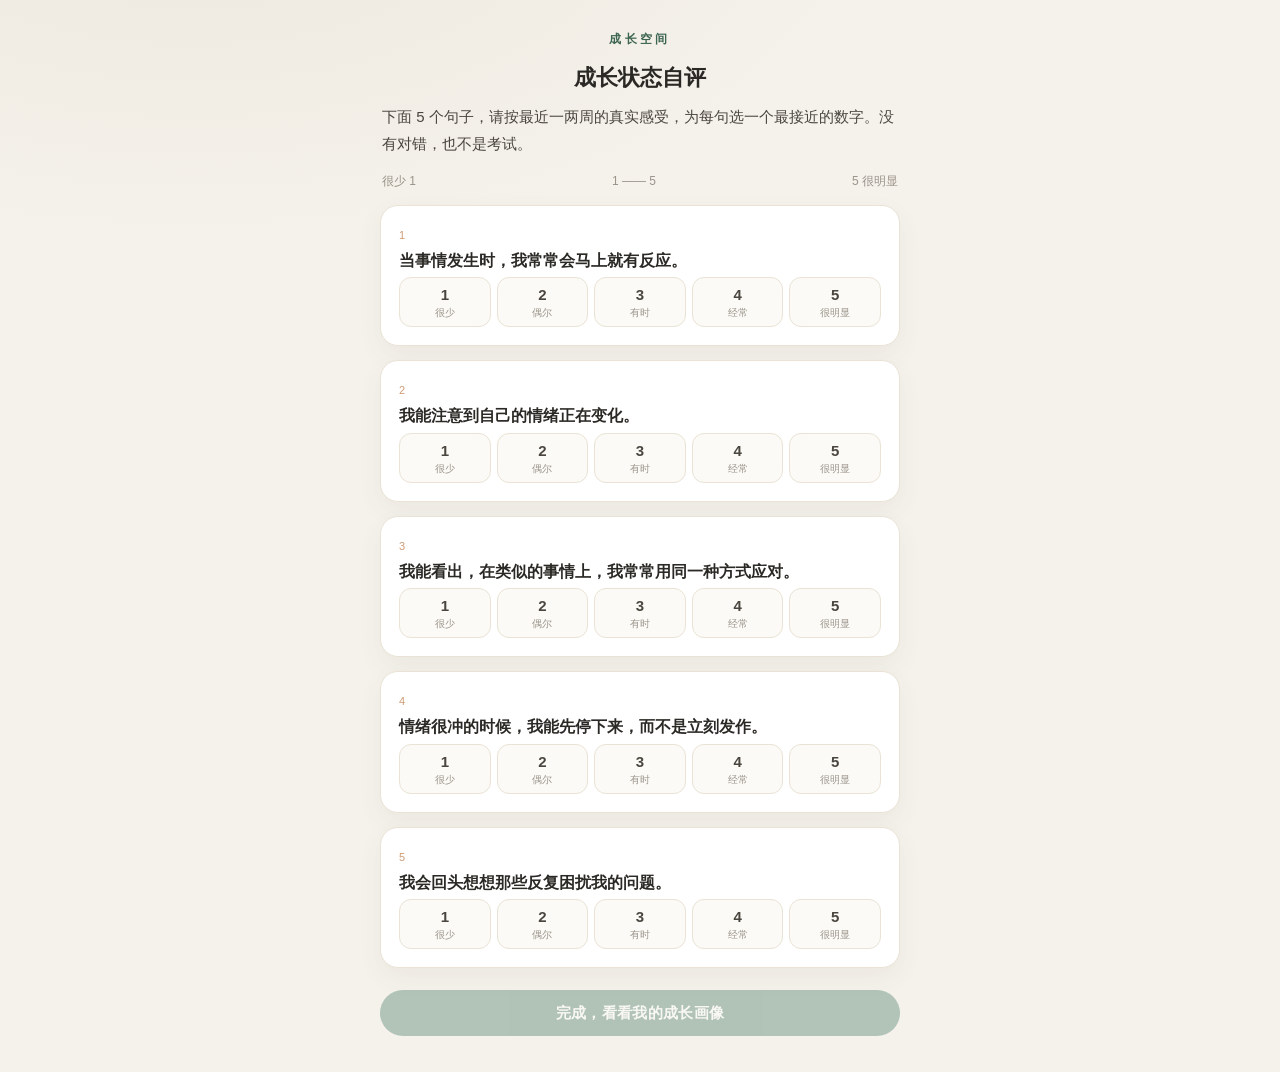
==== index.html @ 11278778 "growth-space: 个人成长小工具 第一阶段(9区框架+中央区5课+成长闭环)" ====
<!DOCTYPE html>
<html lang="zh-CN">
<head>
  <meta charset="UTF-8">
  <meta name="viewport" content="width=device-width, initial-scale=1.0, viewport-fit=cover">
  <meta name="description" content="成长空间：一个温和的个人成长小工具。自我观察、情绪、沟通与习惯，每天 10 分钟。">
  <title>成长空间</title>
  <link rel="stylesheet" href="css/style.css">
</head>
<body>

  <!-- 顶栏 -->
  <header id="topbar">
    <button id="btnBack" class="iconbtn back" aria-label="返回" hidden>‹</button>
    <div id="pageTitle">成长空间</div>
  </header>

  <!-- 页面内容 -->
  <main id="view"></main>

  <!-- 底部导航 -->
  <nav id="tabbar">
    <button class="tab" data-nav="home">首页</button>
    <button class="tab" data-nav="route">路线</button>
    <button class="tab" data-nav="course">课程</button>
    <button class="tab" data-nav="practice">练习</button>
    <button class="tab" data-nav="archive">我的</button>
  </nav>

  <!-- 轻提示 -->
  <div id="toast" role="status"></div>

  <!-- 核心层 -->
  <script src="js/core/ui.js"></script>
  <script src="js/core/store.js"></script>
  <script src="js/core/router.js"></script>
  <!-- 数据层 -->
  <script src="js/data/regions.js"></script>
  <script src="js/data/assessment.js"></script>
  <script src="js/data/courses.js"></script>
  <!-- 页面层 -->
  <script src="js/pages/home.js"></script>
  <script src="js/pages/route.js"></script>
  <script src="js/pages/course.js"></script>
  <script src="js/pages/practice.js"></script>
  <script src="js/pages/lesson.js"></script>
  <script src="js/pages/archive.js"></script>
  <script src="js/pages/assess.js"></script>
  <!-- 启动 -->
  <script src="app.js"></script>
</body>
</html>
---- css/style.css ----
/* =========================================================================
   成长空间 · 样式
   温和、简洁、有一点治愈感；成人向生活方式工具；移动端优先。
   ========================================================================= */

:root{
  --bg:#f5f2ec;
  --card:#ffffff;
  --ink:#2b2925;
  --ink-2:#4a463f;
  --muted:#9b948a;
  --line:#eae3d5;
  --brand:#5f8b77;
  --brand-ink:#3d6551;
  --brand-soft:#e9f1ec;
  --warm:#cf9b74;
  --warm-soft:#f8ece1;
  --radius:18px;
  --shadow:0 10px 26px rgba(80,70,55,.06);
  --maxw:560px;
  --font:-apple-system,BlinkMacSystemFont,"PingFang SC","Hiragino Sans GB","Microsoft YaHei","Noto Sans SC",sans-serif;
}

*{box-sizing:border-box;-webkit-tap-highlight-color:transparent}
html{-webkit-text-size-adjust:100%}
body{
  margin:0;
  font-family:var(--font);
  background:var(--bg);
  color:var(--ink);
  line-height:1.7;
  min-height:100vh;
}
button{font-family:inherit;cursor:pointer;border:none;background:none;color:inherit}
input,textarea{font-family:inherit;color:var(--ink)}

.hidden{display:none !important}

/* 页面容器：窄列居中，桌面两侧留气氛 */
main#view{
  max-width:var(--maxw);
  margin:0 auto;
  padding:18px 20px 104px;
}
body.no-tab main#view{padding-bottom:36px}

/* ---------- 顶栏 ---------- */
#topbar{
  position:sticky;top:0;z-index:30;
  display:flex;align-items:center;justify-content:center;
  height:52px;
  background:color-mix(in srgb, var(--bg) 82%, transparent);
  backdrop-filter:blur(8px);
  -webkit-backdrop-filter:blur(8px);
}
#topbar.hidden{display:none}
#pageTitle{font-size:15px;font-weight:600;letter-spacing:.04em}
#btnBack{
  position:absolute;left:10px;top:50%;transform:translateY(-50%);
  width:40px;height:40px;font-size:26px;line-height:1;color:var(--ink-2);
}
body.no-bar #topbar{display:none}

/* ---------- 底部导航 ---------- */
#tabbar{
  position:fixed;left:0;right:0;bottom:0;z-index:40;
  max-width:var(--maxw);margin:0 auto;
  display:flex;
  background:color-mix(in srgb, var(--card) 92%, transparent);
  backdrop-filter:blur(10px);
  -webkit-backdrop-filter:blur(10px);
  border-top:1px solid var(--line);
  padding-bottom:env(safe-area-inset-bottom);
}
#tabbar.hidden{display:none}
#tabbar .tab{
  flex:1;height:60px;
  display:flex;flex-direction:column;align-items:center;justify-content:center;
  font-size:12px;color:var(--muted);letter-spacing:.03em;
  position:relative;
}
#tabbar .tab::before{
  content:"";width:4px;height:4px;border-radius:50%;
  background:transparent;margin-bottom:2px;
}
#tabbar .tab.on{color:var(--brand-ink);font-weight:600}
#tabbar .tab.on::before{background:var(--brand)}

/* ---------- 轻提示 ---------- */
#toast{
  position:fixed;left:50%;bottom:88px;transform:translateX(-50%) translateY(8px);
  z-index:60;background:rgba(43,41,37,.88);color:#fff;
  font-size:13px;padding:9px 16px;border-radius:999px;
  opacity:0;pointer-events:none;transition:.22s ease;white-space:nowrap;
}
#toast.show{opacity:1;transform:translateX(-50%) translateY(0)}
body.no-tab #toast{bottom:40px}

/* ---------- 通用 ---------- */
.muted{color:var(--muted)}
.small{font-size:12px}
.center{text-align:center}
.label{
  font-size:12px;letter-spacing:.14em;color:var(--muted);
  text-transform:uppercase;
}
.card{
  background:var(--card);border:1px solid var(--line);
  border-radius:var(--radius);box-shadow:var(--shadow);
  padding:18px 18px;
  margin:0 0 14px;
}
.card-head{
  display:flex;align-items:baseline;justify-content:space-between;
  margin-bottom:6px;gap:10px;
}
.card h3{margin:2px 0 6px;font-size:18px;line-height:1.5}
.card .sub,.card p{margin:4px 0}
.meta{font-size:13px;margin:2px 0}
.tag{
  display:inline-block;font-size:11px;padding:2px 9px;border-radius:999px;
  background:#f0ece4;color:#8a8376;white-space:nowrap;
}
.tag.live,.tag.ok{background:var(--brand-soft);color:var(--brand-ink)}
.tag.soon{background:#f1eee7;color:#a49c8f}
.page-intro{color:var(--ink-2);font-size:14px;margin:6px 2px 14px}

/* 按钮 */
.btn{
  display:inline-flex;align-items:center;justify-content:center;
  min-height:46px;padding:0 20px;border-radius:999px;
  font-size:15px;font-weight:600;letter-spacing:.02em;
  transition:transform .08s ease, opacity .15s;
}
.btn:active{transform:scale(.98)}
.btn.primary{background:var(--brand);color:#fff}
.btn.ghost{background:var(--card);color:var(--brand-ink);border:1px solid var(--line)}
.btn.wide{width:100%}
.btn[disabled]{opacity:.45;pointer-events:none}
.btnrow{display:flex;gap:10px;flex-wrap:wrap;margin-top:14px}
.btnrow .btn{flex:1;min-width:120px}
.btnrow.center{justify-content:center}
.bigpad{margin-top:6px}
.link{
  color:var(--brand-ink);font-size:14px;padding:6px 2px;font-weight:500;
}
.link.small{font-size:12px;color:var(--muted)}

/* 进度条与统计 */
.bar{height:8px;border-radius:999px;background:#eee7da;overflow:hidden;margin:8px 0 4px}
.bar i{display:block;height:100%;background:linear-gradient(90deg,var(--brand),#83a68f);border-radius:999px;transition:width .4s ease}
.bar.mini{margin:10px 0 2px}
.statrow{display:flex;gap:6px;margin-top:12px}
.stat{flex:1;text-align:center}
.stat b{display:block;font-size:20px;font-weight:700;letter-spacing:.01em}
.stat span{font-size:11px;color:var(--muted)}

/* ---------- 首页 ---------- */
.hero{
  background:linear-gradient(160deg,var(--brand-soft),#f3ead9);
  border-radius:22px;padding:20px 20px 22px;margin-bottom:16px;
}
.hero-row{display:flex;align-items:center;justify-content:space-between;margin-bottom:14px}
.brand-mini{font-size:12px;letter-spacing:.28em;color:var(--brand-ink);font-weight:600}
.streak-chip{
  font-size:12px;color:var(--brand-ink);background:rgba(255,255,255,.65);
  padding:4px 11px;border-radius:999px;
}
.greet{font-size:13px;color:var(--brand-ink);margin:0 0 2px}
.hero-q{font-size:27px;line-height:1.35;margin:0;font-weight:700;letter-spacing:.01em}
.today-card h3{font-size:19px}
.today-card .btn{margin-top:14px}
.today-note{font-size:13px;color:var(--muted);text-align:center;margin:4px 0 6px}
.done-card .big{font-size:15px;color:var(--brand-ink);background:var(--brand-soft);display:inline-block;padding:8px 14px;border-radius:999px;margin-bottom:8px;font-weight:700;letter-spacing:.1em}
.card .pt{font-weight:600;color:var(--ink-2)}

/* ---------- 9 区地图 ---------- */
.zonemap{
  display:grid;grid-template-columns:repeat(3,1fr);grid-auto-rows:minmax(84px,auto);
  gap:9px;
}
.zone-cell{
  display:flex;flex-direction:column;align-items:center;justify-content:center;
  background:var(--card);border:1px solid var(--line);border-radius:16px;
  text-align:center;padding:8px 6px;color:var(--ink-2);
  text-decoration:none;min-height:84px;
}
.zone-cell.live{
  background:linear-gradient(160deg,#eef4ef,var(--card));
  border-color:#c9dcd2;
}
.zc-name{font-size:13px;font-weight:600;line-height:1.35}
.zc-count{font-size:11px;color:var(--brand-ink);margin-top:2px;font-weight:600}
.zc-status{font-size:10px;color:#b3aca0;margin-top:2px;letter-spacing:.05em}
.zc-status.ok{color:var(--brand)}

/* 区域详情 */
.zone-head{display:flex;align-items:flex-start;justify-content:space-between;gap:8px}
.zone-head h2{margin:0;font-size:22px}
.mods{margin:0 0 14px}
.mods .label,.lessons .label{margin:4px 2px 8px}
.mod{
  display:flex;align-items:center;gap:10px;
  background:var(--card);border:1px solid var(--line);
  padding:12px 14px;border-radius:14px;margin-bottom:8px;font-size:14px;
}
.mod .dot{width:8px;height:8px;border-radius:50%;background:var(--brand);flex:none}
.mod.soon{color:var(--muted)}
.mod.soon .dot{background:#d8d1c3}
.soon-tag{margin-left:auto;font-size:11px;color:#b3aca0;white-space:nowrap}
.lessons .label{margin-top:6px}
.coming-card{background:var(--warm-soft);border-radius:var(--radius);padding:16px 18px;border:1px solid #f0ddc9}

/* 课程行 */
.lesson-row{
  display:flex;align-items:center;justify-content:space-between;gap:10px;
  background:var(--card);border:1px solid var(--line);
  border-radius:15px;padding:13px 14px;margin-bottom:9px;
}
.lesson-row.done{background:#fafaf7;border-color:#e3dfd3}
.lesson-row.done .lr-text b{color:var(--muted)}
.lesson-row .lr-main{display:flex;align-items:center;gap:12px;min-width:0}
.lr-no{
  flex:none;width:34px;height:34px;border-radius:50%;
  display:flex;align-items:center;justify-content:center;
  font-size:13px;font-weight:700;color:var(--brand-ink);background:var(--brand-soft);
}
.lesson-row.done .lr-no{background:#eef0e6;color:#a6a194}
.lr-text{min-width:0}
.lr-text b{display:block;font-size:15px;line-height:1.4}
.lr-text .small{display:block;margin-top:2px}
.lr-cta{flex:none;font-size:12px;color:var(--brand-ink);font-weight:600}

/* ---------- 学习页 ---------- */
.lesson-head{padding:6px 2px 8px}
.lesson-head h2{font-size:21px;line-height:1.45;margin:8px 0 4px}
.lh-meta{display:flex;align-items:center;gap:8px;font-size:12px}
.ribbon{
  margin:10px 0 4px;font-size:12px;color:var(--brand-ink);
  background:var(--brand-soft);border-radius:999px;padding:6px 12px;display:inline-block;
}
.stepper{display:flex;gap:8px;margin:16px 0 6px}
.stepper .step{display:flex;align-items:center;gap:6px;font-size:12px;color:#b3aca0}
.stepper .step i{
  width:20px;height:20px;border-radius:50%;background:#efe9dc;color:#9f988b;
  font-style:normal;display:flex;align-items:center;justify-content:center;font-size:11px;
}
.stepper .step.on{color:var(--brand-ink)}
.stepper .step.on i,.stepper .step.cur i{background:var(--brand);color:#fff}
.stepper .step.cur{color:var(--brand-ink);font-weight:600}

.reading{font-size:16px;line-height:1.9;color:#33312c}
.body-h{margin:20px 0 4px;font-size:17px;color:var(--ink);letter-spacing:.01em}
.body-p{margin:6px 0;color:#3b3832}
.case{
  background:var(--warm-soft);border:1px solid #f0ddc9;border-left:4px solid var(--warm);
  border-radius:12px;padding:12px 15px;margin:16px 0;
}
.case-tag{display:block;font-size:11px;color:var(--warm);letter-spacing:.12em;margin-bottom:6px;font-weight:600}
.action-bar{margin-top:22px}
.card.finish .tip{margin-top:10px;background:var(--brand-soft);border-radius:12px;padding:11px 13px;font-size:13.5px;color:var(--ink-2)}

/* ---------- 表单 ---------- */
.steps{margin:8px 0 12px;padding-left:20px}
.steps li{margin:5px 0;color:var(--ink-2)}
.field{display:block;margin:14px 0}
.field>span{font-size:13.5px;font-weight:600;color:var(--ink-2);display:block;margin-bottom:6px}
.field .q{font-size:15px;font-weight:600;color:var(--ink)}
.field .hint{display:block;font-size:12px;color:var(--muted);font-weight:400;margin-top:2px}
textarea{
  width:100%;border:1px solid var(--line);background:#fbfaf6;
  border-radius:12px;padding:11px 12px;font-size:14.5px;line-height:1.7;
  resize:vertical;min-height:56px;outline:none;
}
textarea:focus{border-color:#c4d6cb;background:#fff}

/* ---------- 画像 / 状态 ---------- */
.state-text{font-size:15px;line-height:1.85;color:var(--ink-2);margin-top:4px}
.focus-label{margin:10px 0 2px;font-size:12px;letter-spacing:.12em;color:var(--muted)}
.focus-item{margin:3px 0;color:var(--ink-2);font-size:14px}
.chips{display:flex;flex-wrap:wrap;gap:8px;margin-top:8px}
.chip{
  font-size:12.5px;color:var(--brand-ink);background:var(--brand-soft);
  border:1px solid #d6e3da;padding:7px 12px;border-radius:999px;line-height:1.3;
  text-align:left;max-width:100%;
}
.chip.ok{background:var(--brand-soft)}
.smallmt{margin-top:14px}
.statgrid{display:grid;grid-template-columns:repeat(4,1fr);gap:9px;margin-bottom:14px}
.statgrid .stat{background:var(--card);border:1px solid var(--line);border-radius:16px;padding:12px 4px}
.statgrid .stat b{font-size:19px}

/* 时间线 */
.timeline{list-style:none;margin:6px 0 0;padding:0}
.timeline li{
  display:flex;gap:12px;padding:10px 0;border-bottom:1px dashed var(--line);
}
.timeline li:last-child{border-bottom:none}
.tl-date{flex:none;width:52px;font-size:11px;color:var(--muted);line-height:1.4;text-align:right}
.tl-date em{display:block;font-style:normal;color:#c6bfb2}
.tl-main{min-width:0;font-size:13.5px}
.tl-main b{font-weight:600;font-size:13.5px;color:var(--ink-2)}
.tl-main .note{margin:2px 0 0;font-size:13px;color:var(--ink-2);white-space:pre-wrap}
.review p{color:var(--ink-2)}

/* ---------- 成长评估 ---------- */
.assess .page-intro{font-size:15px;line-height:1.8}
.assess-top{text-align:center;margin:6px 0 4px}
.assess-top h2{font-size:22px;margin:8px 0 2px}
.scale-legend{
  display:flex;justify-content:space-between;font-size:12px;color:var(--muted);
  margin:6px 2px 14px;
}
.aq{padding-top:16px}
.aq-no{font-size:11px;color:var(--warm);letter-spacing:.2em;margin:0}
.aq-text{font-size:15.5px;font-weight:600;margin:4px 0 12px;line-height:1.6}
.scale{display:flex;gap:6px}
.sc{
  flex:1;display:flex;flex-direction:column;align-items:center;gap:3px;
  padding:8px 0 6px;border:1px solid var(--line);border-radius:12px;
  background:#fbfaf6;font-size:10px;color:var(--muted);
}
.sc b{font-size:15px;color:var(--ink-2)}
.sc.on{background:var(--brand);border-color:var(--brand)}
.sc.on b,.sc.on span{color:#fff}

@media (min-width:600px){
  body{background:
    radial-gradient(1200px 600px at 15% -10%, #ece8dd 0, transparent 60%),
    var(--bg);}
}
@media (max-width:360px){
  .hero-q{font-size:24px}
  .statgrid{grid-template-columns:repeat(2,1fr)}
}
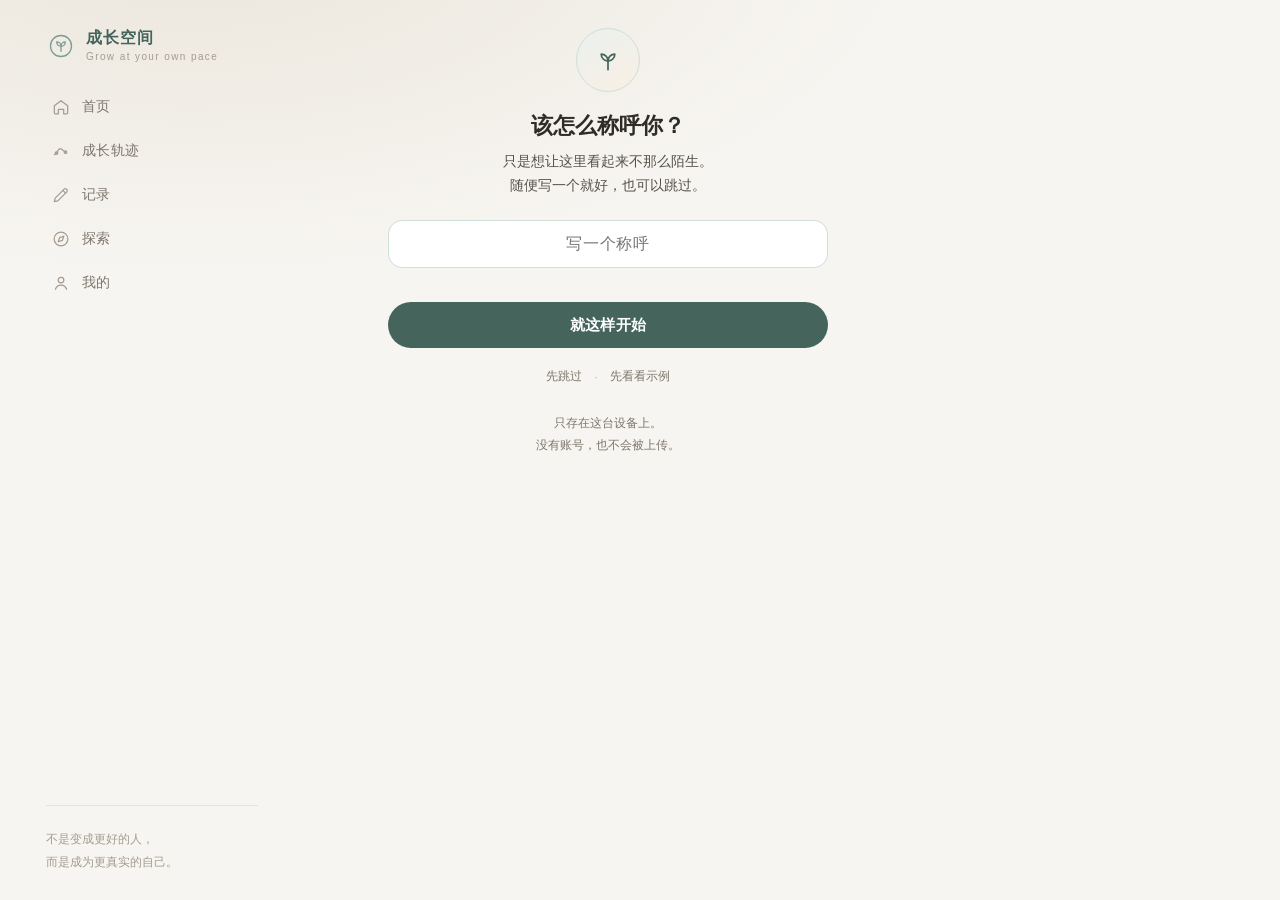
==== commit 03e86091: "新建15题" ====
--- a/index.html
+++ b/index.html
@@ -3,50 +3,99 @@
 <head>
   <meta charset="UTF-8">
   <meta name="viewport" content="width=device-width, initial-scale=1.0, viewport-fit=cover">
-  <meta name="description" content="成长空间：一个温和的个人成长小工具。自我观察、情绪、沟通与习惯，每天 10 分钟。">
+  <meta name="description" content="成长空间：一个可以慢慢看见自己变化的地方。记录、观察、看见变化。">
   <title>成长空间</title>
-  <link rel="stylesheet" href="css/style.css">
+
+  <!-- iOS「添加到主屏幕」后按全屏 App 打开，而不是塞进 Safari 的浏览器外壳 -->
+  <meta name="mobile-web-app-capable" content="yes">
+  <meta name="apple-mobile-web-app-capable" content="yes">
+  <meta name="apple-mobile-web-app-status-bar-style" content="default">
+  <meta name="apple-mobile-web-app-title" content="成长空间">
+
+  <!-- 主屏图标。没有它，iOS 会拿一张页面截图当图标。
+       图形由 tools/icon.js 算出来（不引素材文件），改配色跑一次即可。
+       iOS 只认 PNG，不认 SVG，所以这里是 PNG。 -->
+  <link rel="icon" href="icon-180.png">
+  <link rel="apple-touch-icon" sizes="180x180" href="icon-180.png">
+
+  <link rel="stylesheet" href="css/style.css?v=7">
 </head>
 <body>
 
-  <!-- 顶栏 -->
-  <header id="topbar">
-    <button id="btnBack" class="iconbtn back" aria-label="返回" hidden>‹</button>
-    <div id="pageTitle">成长空间</div>
-  </header>
+<!-- 示例模式横幅。平时 hidden，进示例模式时由 app.js 打开。
+     放在 #app 外面：它是 fixed 定位，留在里面会变成栅格的一个格子 -->
+<div id="demoBar" hidden>
+  <span class="db-text">示例模式 · 这些不是你写的内容</span>
+  <button id="demoExit" type="button">开始写我自己的</button>
+</div>
 
-  <!-- 页面内容 -->
-  <main id="view"></main>
+<div id="app">
 
-  <!-- 底部导航 -->
-  <nav id="tabbar">
-    <button class="tab" data-nav="home">首页</button>
-    <button class="tab" data-nav="route">路线</button>
-    <button class="tab" data-nav="course">课程</button>
-    <button class="tab" data-nav="practice">练习</button>
-    <button class="tab" data-nav="archive">我的</button>
-  </nav>
+  <!-- 桌面端侧边栏（< 900px 隐藏） -->
+  <aside id="rail">
+    <div class="rail-logo">
+      <span class="rl-mark" aria-hidden="true">
+        <svg viewBox="0 0 32 32" width="30" height="30" fill="none" stroke="currentColor"
+             stroke-width="1.4" stroke-linecap="round" stroke-linejoin="round">
+          <circle cx="16" cy="16" r="11.2"/>
+          <path d="M16 21.6v-5.4"/>
+          <path d="M16 16.2c0-2.6-2-4.6-4.6-4.6 0 2.6 2 4.6 4.6 4.6z"/>
+          <path d="M16 16.2c0-2.6 2-4.6 4.6-4.6 0 2.6-2 4.6-4.6 4.6z"/>
+        </svg>
+      </span>
+      <span class="rl-text">成长空间<em>Grow at your own pace</em></span>
+    </div>
 
-  <!-- 轻提示 -->
-  <div id="toast" role="status"></div>
+    <nav id="railNav" class="rail-nav" aria-label="主导航"></nav>
 
-  <!-- 核心层 -->
-  <script src="js/core/ui.js"></script>
-  <script src="js/core/store.js"></script>
-  <script src="js/core/router.js"></script>
-  <!-- 数据层 -->
-  <script src="js/data/regions.js"></script>
-  <script src="js/data/assessment.js"></script>
-  <script src="js/data/courses.js"></script>
-  <!-- 页面层 -->
-  <script src="js/pages/home.js"></script>
-  <script src="js/pages/route.js"></script>
-  <script src="js/pages/course.js"></script>
-  <script src="js/pages/practice.js"></script>
-  <script src="js/pages/lesson.js"></script>
-  <script src="js/pages/archive.js"></script>
-  <script src="js/pages/assess.js"></script>
-  <!-- 启动 -->
-  <script src="app.js"></script>
+    <p class="rail-quote">不是变成更好的人，<br>而是成为更真实的自己。</p>
+  </aside>
+
+  <!-- 主列 -->
+  <div id="colmain">
+    <header id="topbar">
+      <button id="btnBack" class="iconbtn back" aria-label="返回" hidden>‹<span class="bb-label">返回</span></button>
+      <div id="pageTitle">成长空间</div>
+    </header>
+    <main id="view"></main>
+  </div>
+
+  <!-- 宽屏右栏（容器在外壳，内容由页面通过 rail 钩子填） -->
+  <aside id="rail2"></aside>
+
+</div>
+
+<!-- 手机端底部导航（≥ 900px 隐藏）。按钮由 Router.init() 生成，不在这里手写 -->
+<nav id="tabbar" aria-label="主导航"></nav>
+
+<div id="toast" role="status"></div>
+
+<!-- 核心层 -->
+<script src="js/core/ui.js?v=7"></script>
+<script src="js/core/icons.js?v=7"></script>
+<script src="js/core/store.js?v=7"></script>
+<script src="js/core/router.js?v=7"></script>
+<script src="js/core/widgets.js?v=7"></script>
+<!-- 数据层 -->
+<script src="js/data/regions.js?v=7"></script>
+<script src="js/data/courses.js?v=7"></script>
+<script src="js/data/questionnaire.js?v=7"></script>
+<script src="js/data/record.js?v=7"></script>
+<script src="js/data/topics.js?v=7"></script>
+<script src="js/data/demo.js?v=7"></script>
+<!-- 页面层 -->
+<script src="js/pages/home.js?v=7"></script>
+<script src="js/pages/trace.js?v=7"></script>
+<script src="js/pages/notes.js?v=7"></script>
+<script src="js/pages/explore.js?v=7"></script>
+<script src="js/pages/me.js?v=7"></script>
+<script src="js/pages/questionnaire.js?v=7"></script>
+<script src="js/pages/record.js?v=7"></script>
+<script src="js/pages/topic.js?v=7"></script>
+<script src="js/pages/nickname.js?v=7"></script>
+<script src="js/pages/lesson.js?v=7"></script>
+<script src="js/pages/zone.js?v=7"></script>
+<!-- 启动 -->
+<script src="app.js?v=7"></script>
 </body>
 </html>
--- a/css/style.css
+++ b/css/style.css
@@ -1,23 +1,79 @@
 /* =========================================================================
    成长空间 · 样式
    温和、简洁、有一点治愈感；成人向生活方式工具；移动端优先。
+
+   两条纪律，改动前请先读：
+   1. :root 里的变量【名】只增不改 —— 全文件的颜色只从变量取，没有第二处 hex。
+      改色板只动 :root 一段，页面样式自动跟随。
+   2. 基础态写死手机形态；900px 加左栏，1180px 加右栏。桌面端坚持 body 滚动，
+      不做内部滚动容器 —— router.js / lesson.js 靠 window.scrollTo(0,0) 复位，
+      主区一旦变成 overflow:auto，切页会静默保留上一页滚动位置。
    ========================================================================= */
 
 :root{
-  --bg:#f5f2ec;
+  /* —— 表层 —— */
+  --bg:#f7f5f1;
+  --bg-2:#f1eee8;
   --card:#ffffff;
-  --ink:#2b2925;
-  --ink-2:#4a463f;
-  --muted:#9b948a;
-  --line:#eae3d5;
-  --brand:#5f8b77;
-  --brand-ink:#3d6551;
-  --brand-soft:#e9f1ec;
-  --warm:#cf9b74;
-  --warm-soft:#f8ece1;
+  --glow:#eae5da;            /* ≥600px 时 body 上那层极淡的氛围光 */
+
+  /* —— 文字 —— */
+  --ink:#2f2c28;
+  --ink-2:#56514a;
+  --muted:#7d766c;           /* 已调到对白底 ≈4.5:1 */
+  --faint:#a49c8f;           /* 纯装饰用，不承载信息 */
+  --faint-2:#c6bfb2;
+
+  /* —— 线 —— */
+  --line:#e9e4db;
+  --line-2:#f0ece5;
+  --track:#eae4d9;           /* 进度条底槽 */
+
+  /* —— 主色：雾绿 —— */
+  --brand:#7d9c92;           /* 只做填充（点、线、条），不做文字底色 */
+  --brand-2:#a8c0b5;         /* 渐变的另一端 */
+  --brand-ink:#45655c;       /* 文字 / 主按钮底：对白 6.4:1 */
+  --brand-soft:#eaf1ee;
+  --brand-soft-2:#f2f8f5;
+  --brand-line:#cfded7;
+  --on-brand:#ffffff;
+
+  /* —— 辅色：雾蓝 —— */
+  --mist:#8fa6b8;
+  --mist-ink:#4e6b7c;
+  --mist-soft:#ecf1f5;
+
+  /* —— 点缀：米杏 / 暖橙（少量） —— */
+  --warm:#c99a6e;
+  --warm-ink:#8f5a2e;
+  --warm-soft:#f9efe4;
+  --warm-line:#f0ddc9;
+
+  /* —— 中性标签 / 已完成态 —— */
+  --tint:#f0ece4;
+  --tint-ink:#7b7467;
+  --tint-2:#f3f1ec;
+  --tint-2-ink:#9c958a;
+  --done-bg:#fafaf7;
+  --done-line:#e3dfd3;
+  --done-tint:#eef0e6;
+  --done-ink:#a6a194;
+  --step-bg:#efe9dc;
+  --step-ink:#9f988b;
+  --field:#fbfaf6;
+
+  /* —— 正文（比 --ink 略软，长文阅读用） —— */
+  --reading:#33312c;
+  --reading-2:#3b3832;
+
+  /* —— 尺寸 —— */
   --radius:18px;
-  --shadow:0 10px 26px rgba(80,70,55,.06);
-  --maxw:560px;
+  --radius-sm:13px;
+  --shadow:0 8px 24px rgba(70,62,50,.055);
+  --shadow-lift:0 12px 30px rgba(70,62,50,.09);
+  --maxw:640px;
+  --rail-w:236px;
+  --rail2-w:300px;
   --font:-apple-system,BlinkMacSystemFont,"PingFang SC","Hiragino Sans GB","Microsoft YaHei","Noto Sans SC",sans-serif;
 }
 
@@ -30,13 +86,58 @@
   color:var(--ink);
   line-height:1.7;
   min-height:100vh;
+  /* iOS 的 100vh 量的是「地址栏收起时」的高度，比看得见的区域高 ——
+     用它当最小高度，页面底部会多出一截空白。dvh 才是跟着视口变的那一个。
+     先写 vh 再写 dvh：不认识 dvh 的浏览器保留上面那行，不会两边都落空。 */
+  min-height:100dvh;
 }
 button{font-family:inherit;cursor:pointer;border:none;background:none;color:inherit}
 input,textarea{font-family:inherit;color:var(--ink)}
 
+/* 手指点按的两个细节：
+   touch-action:manipulation 去掉移动端「等 300ms 看是不是双击」的延迟，
+   点了就有反应；再配一条 :active 反馈，否则手机上完全不知道自己点中没有。
+   （-webkit-tap-highlight-color 已经在上面全局关掉了，那是系统默认的高亮块，
+     又丑又不受控，所以这里用 transform 自己给一个更轻的。） */
+button,.topic-card,.lesson-row,.q-opt,.tab{
+  touch-action:manipulation;
+}
+@media (hover:none){
+  button:active,.topic-card:active,.lesson-row:active,.q-opt:active,.tab:active{
+    opacity:.72;
+  }
+}
+
 .hidden{display:none !important}
 
-/* 页面容器：窄列居中，桌面两侧留气氛 */
+/* 键盘可达性：鼠标点击不留框，键盘 Tab 才显示 */
+:focus{outline:none}
+:focus-visible{outline:2px solid var(--brand);outline-offset:2px;border-radius:6px}
+
+/* =========================================================================
+   外壳：手机是单列流式；≥900px 起左栏；≥1180px 起右栏。
+   #rail / #rail2 在基础态直接 display:none，不占位。
+   ========================================================================= */
+#app{display:block}
+#rail,#rail2{display:none}
+
+#rail .rail-logo{
+  display:flex;align-items:center;gap:10px;
+  padding:0 12px 22px;color:var(--brand-ink);
+}
+#rail .rl-mark{display:flex;color:var(--brand);flex:none}
+#rail .rl-text{font-size:16px;font-weight:700;letter-spacing:.06em;line-height:1.25}
+#rail .rl-text em{
+  display:block;font-style:normal;font-size:10px;font-weight:400;
+  letter-spacing:.14em;color:var(--faint);margin-top:3px;
+}
+#rail .rail-quote{
+  margin:auto 12px 0;padding-top:22px;
+  font-size:12px;line-height:1.9;color:var(--faint);
+  border-top:1px solid var(--line);
+}
+
+/* 页面容器 */
 main#view{
   max-width:var(--maxw);
   margin:0 auto;
@@ -49,6 +150,7 @@
   position:sticky;top:0;z-index:30;
   display:flex;align-items:center;justify-content:center;
   height:52px;
+  background:var(--bg);                                   /* color-mix 不支持时的回退 */
   background:color-mix(in srgb, var(--bg) 82%, transparent);
   backdrop-filter:blur(8px);
   -webkit-backdrop-filter:blur(8px);
@@ -58,14 +160,24 @@
 #btnBack{
   position:absolute;left:10px;top:50%;transform:translateY(-50%);
   width:40px;height:40px;font-size:26px;line-height:1;color:var(--ink-2);
-}
+  display:flex;align-items:center;justify-content:center;
+}
+#btnBack .bb-label{display:none;font-size:13px;font-weight:500;letter-spacing:.02em}
 body.no-bar #topbar{display:none}
 
-/* ---------- 底部导航 ---------- */
+/* ---------- 主导航（两个容器共用 .tab 规则，数据源只有 router.js 的 TABS 一处） ---------- */
+.tab{
+  display:flex;align-items:center;justify-content:center;
+  color:var(--muted);letter-spacing:.03em;
+  transition:color .15s ease, background .15s ease;
+}
+.tab .ic{flex:none}
+
 #tabbar{
   position:fixed;left:0;right:0;bottom:0;z-index:40;
   max-width:var(--maxw);margin:0 auto;
   display:flex;
+  background:var(--card);                                 /* color-mix 回退 */
   background:color-mix(in srgb, var(--card) 92%, transparent);
   backdrop-filter:blur(10px);
   -webkit-backdrop-filter:blur(10px);
@@ -74,22 +186,54 @@
 }
 #tabbar.hidden{display:none}
 #tabbar .tab{
-  flex:1;height:60px;
-  display:flex;flex-direction:column;align-items:center;justify-content:center;
-  font-size:12px;color:var(--muted);letter-spacing:.03em;
-  position:relative;
-}
-#tabbar .tab::before{
-  content:"";width:4px;height:4px;border-radius:50%;
-  background:transparent;margin-bottom:2px;
+  flex:1;height:60px;flex-direction:column;gap:3px;
+  font-size:11.5px;position:relative;
 }
 #tabbar .tab.on{color:var(--brand-ink);font-weight:600}
-#tabbar .tab.on::before{background:var(--brand)}
+#tabbar .tab.on::before{
+  content:"";position:absolute;top:0;left:50%;transform:translateX(-50%);
+  width:22px;height:2px;border-radius:0 0 3px 3px;background:var(--brand);
+}
+
+/* ---------- 示例模式横幅 ----------
+   固定在顶部，所以它会盖住所有 top:0 的 sticky 元素。
+   --demoh 是「横幅有多高」，body 用它顶开内容，下面几条用它把
+   顶栏 / 左栏 / 右栏的 sticky 起点一起推下来 —— 少推一个，
+   那个元素就会永远藏在横幅底下。 */
+body.demo-on{
+  --demoh:calc(46px + env(safe-area-inset-top));
+  padding-top:var(--demoh);
+}
+body.demo-on #topbar{top:var(--demoh)}
+
+#demoBar{
+  position:fixed;left:0;right:0;top:0;z-index:70;
+  min-height:46px;
+  display:flex;align-items:center;justify-content:center;gap:12px;
+  padding:0 14px;
+  padding-top:env(safe-area-inset-top);   /* 刘海机：别让文字躲进状态栏 */
+  background:var(--ink);
+  color:var(--on-brand);
+  font-size:12.5px;
+  line-height:1.4;
+}
+/* 必须显式写这一条。上面给了 display:flex，作者样式盖过浏览器默认的
+   [hidden]{display:none} —— 于是 hidden 属性虽然还在，横幅却照样占着
+   46px 显示在每一页上。顶栏和底栏也一样，各有各的 .hidden 规则。 */
+#demoBar[hidden]{display:none}
+#demoExit{
+  flex:none;
+  padding:6px 12px;border-radius:99px;
+  font-size:12px;font-weight:600;
+  background:var(--on-brand);color:var(--ink);
+  touch-action:manipulation;
+}
+.db-text{min-width:0;overflow:hidden;text-overflow:ellipsis;white-space:nowrap}
 
 /* ---------- 轻提示 ---------- */
 #toast{
   position:fixed;left:50%;bottom:88px;transform:translateX(-50%) translateY(8px);
-  z-index:60;background:rgba(43,41,37,.88);color:#fff;
+  z-index:60;background:rgba(47,44,40,.9);color:var(--on-brand);
   font-size:13px;padding:9px 16px;border-radius:999px;
   opacity:0;pointer-events:none;transition:.22s ease;white-space:nowrap;
 }
@@ -100,8 +244,9 @@
 .muted{color:var(--muted)}
 .small{font-size:12px}
 .center{text-align:center}
+.ic{display:block;flex:none}
 .label{
-  font-size:12px;letter-spacing:.14em;color:var(--muted);
+  font-size:11.5px;letter-spacing:.16em;color:var(--muted);
   text-transform:uppercase;
 }
 .card{
@@ -114,26 +259,35 @@
   display:flex;align-items:baseline;justify-content:space-between;
   margin-bottom:6px;gap:10px;
 }
-.card h3{margin:2px 0 6px;font-size:18px;line-height:1.5}
+.card h3{margin:2px 0 6px;font-size:17px;line-height:1.5;letter-spacing:.01em}
 .card .sub,.card p{margin:4px 0}
 .meta{font-size:13px;margin:2px 0}
 .tag{
   display:inline-block;font-size:11px;padding:2px 9px;border-radius:999px;
-  background:#f0ece4;color:#8a8376;white-space:nowrap;
+  background:var(--tint);color:var(--tint-ink);white-space:nowrap;
 }
 .tag.live,.tag.ok{background:var(--brand-soft);color:var(--brand-ink)}
-.tag.soon{background:#f1eee7;color:#a49c8f}
+.tag.soon{background:var(--tint-2);color:var(--tint-2-ink)}
 .page-intro{color:var(--ink-2);font-size:14px;margin:6px 2px 14px}
+
+/* 区块标题（首页/记录/探索各块共用） */
+.sec-head{
+  display:flex;align-items:baseline;justify-content:space-between;
+  gap:10px;margin:22px 2px 10px;
+}
+.sec-head h2{margin:0;font-size:16px;font-weight:600;letter-spacing:.01em}
+.sec-head .link{padding:0}
+.sec-note{font-size:12.5px;color:var(--muted);margin:-4px 2px 10px}
 
 /* 按钮 */
 .btn{
-  display:inline-flex;align-items:center;justify-content:center;
+  display:inline-flex;align-items:center;justify-content:center;gap:6px;
   min-height:46px;padding:0 20px;border-radius:999px;
   font-size:15px;font-weight:600;letter-spacing:.02em;
   transition:transform .08s ease, opacity .15s;
 }
 .btn:active{transform:scale(.98)}
-.btn.primary{background:var(--brand);color:#fff}
+.btn.primary{background:var(--brand-ink);color:var(--on-brand)}
 .btn.ghost{background:var(--card);color:var(--brand-ink);border:1px solid var(--line)}
 .btn.wide{width:100%}
 .btn[disabled]{opacity:.45;pointer-events:none}
@@ -147,8 +301,8 @@
 .link.small{font-size:12px;color:var(--muted)}
 
 /* 进度条与统计 */
-.bar{height:8px;border-radius:999px;background:#eee7da;overflow:hidden;margin:8px 0 4px}
-.bar i{display:block;height:100%;background:linear-gradient(90deg,var(--brand),#83a68f);border-radius:999px;transition:width .4s ease}
+.bar{height:8px;border-radius:999px;background:var(--track);overflow:hidden;margin:8px 0 4px}
+.bar i{display:block;height:100%;background:linear-gradient(90deg,var(--brand),var(--brand-2));border-radius:999px;transition:width .4s ease}
 .bar.mini{margin:10px 0 2px}
 .statrow{display:flex;gap:6px;margin-top:12px}
 .stat{flex:1;text-align:center}
@@ -157,26 +311,90 @@
 
 /* ---------- 首页 ---------- */
 .hero{
-  background:linear-gradient(160deg,var(--brand-soft),#f3ead9);
+  background:linear-gradient(160deg,var(--brand-soft),var(--bg-2));
   border-radius:22px;padding:20px 20px 22px;margin-bottom:16px;
 }
 .hero-row{display:flex;align-items:center;justify-content:space-between;margin-bottom:14px}
 .brand-mini{font-size:12px;letter-spacing:.28em;color:var(--brand-ink);font-weight:600}
 .streak-chip{
-  font-size:12px;color:var(--brand-ink);background:rgba(255,255,255,.65);
+  font-size:12px;color:var(--brand-ink);
+  background:rgba(255,255,255,.65);
   padding:4px 11px;border-radius:999px;
 }
 .greet{font-size:13px;color:var(--brand-ink);margin:0 0 2px}
-.hero-q{font-size:27px;line-height:1.35;margin:0;font-weight:700;letter-spacing:.01em}
+.hero-q{font-size:26px;line-height:1.35;margin:0;font-weight:700;letter-spacing:.01em}
 .today-card h3{font-size:19px}
 .today-card .btn{margin-top:14px}
 .today-note{font-size:13px;color:var(--muted);text-align:center;margin:4px 0 6px}
 .done-card .big{font-size:15px;color:var(--brand-ink);background:var(--brand-soft);display:inline-block;padding:8px 14px;border-radius:999px;margin-bottom:8px;font-weight:700;letter-spacing:.1em}
 .card .pt{font-weight:600;color:var(--ink-2)}
 
+/* 首页问候头（参考图里：左问候，右日期） */
+.home-head{
+  display:flex;align-items:flex-start;justify-content:space-between;
+  gap:14px;margin:4px 2px 18px;
+}
+.home-head h1{margin:0;font-size:21px;line-height:1.4;letter-spacing:.01em}
+.home-head .sub{font-size:13px;color:var(--muted);margin:5px 0 0}
+.home-date{
+  flex:none;text-align:right;font-size:11.5px;color:var(--muted);
+  line-height:1.6;letter-spacing:.03em;padding-top:3px;
+}
+.home-date b{display:block;font-size:12.5px;font-weight:600;color:var(--ink-2)}
+
+/* 探索入口（首页「最近的你，还好吗？」） */
+.invite{
+  position:relative;overflow:hidden;
+  background:linear-gradient(150deg,var(--brand-soft) 0%,var(--mist-soft) 58%,var(--warm-soft) 130%);
+  border:1px solid var(--brand-line);
+  border-radius:22px;padding:22px 20px 20px;margin:0 0 16px;
+}
+.invite .inv-kicker{
+  font-size:11px;letter-spacing:.2em;color:var(--brand-ink);
+  font-weight:600;margin:0 0 8px;
+}
+.invite h2{margin:0;font-size:22px;line-height:1.4;letter-spacing:.01em}
+.invite .inv-sub{font-size:13.5px;color:var(--ink-2);margin:9px 0 0;line-height:1.75}
+.invite .inv-note{font-size:12px;color:var(--muted);margin:10px 0 0;line-height:1.7}
+.invite .inv-meta{
+  display:flex;align-items:center;gap:8px;flex-wrap:wrap;
+  font-size:11.5px;color:var(--muted);margin:0 0 14px;letter-spacing:.03em;
+}
+.invite .btn{margin-top:16px}
+.invite.done{background:linear-gradient(150deg,var(--brand-soft),var(--card))}
+/* 角上那抹水彩：纯 CSS 径向渐变，不引外部图片 */
+.invite .inv-art{
+  position:absolute;right:-46px;top:-46px;width:190px;height:190px;
+  border-radius:50%;pointer-events:none;
+  background:radial-gradient(circle at 38% 38%,
+    rgba(143,166,184,.30), rgba(143,166,184,.10) 58%, transparent 72%);
+}
+.invite .inv-art::after{
+  content:"";position:absolute;left:26px;top:52px;width:110px;height:110px;
+  border-radius:50%;
+  background:radial-gradient(circle at 45% 45%,
+    rgba(201,154,110,.24), rgba(201,154,110,.07) 60%, transparent 74%);
+}
+.invite-inner{position:relative}
+
+/* ---------- 探索主题入口 ---------- */
+.topic-grid{display:grid;grid-template-columns:repeat(2,minmax(0,1fr));gap:10px}
+.topic-card{
+  display:block;width:100%;text-align:left;
+  background:var(--card);border:1px solid var(--line);
+  border-radius:var(--radius-sm);padding:14px 14px 13px;
+  transition:transform .1s ease, box-shadow .18s ease, border-color .18s ease;
+}
+.topic-card:active{transform:scale(.985)}
+.topic-card .tc-ic{color:var(--brand);margin-bottom:9px}
+.topic-card b{display:block;font-size:14.5px;line-height:1.45;font-weight:600}
+.topic-card .tc-sub{display:block;font-size:12px;color:var(--muted);margin-top:3px;line-height:1.6}
+.topic-card.seen{border-color:var(--brand-line);background:var(--brand-soft-2)}
+.topic-card.seen .tc-ic{color:var(--brand-ink)}
+
 /* ---------- 9 区地图 ---------- */
 .zonemap{
-  display:grid;grid-template-columns:repeat(3,1fr);grid-auto-rows:minmax(84px,auto);
+  display:grid;grid-template-columns:repeat(3,minmax(0,1fr));grid-auto-rows:minmax(84px,auto);
   gap:9px;
 }
 .zone-cell{
@@ -186,13 +404,13 @@
   text-decoration:none;min-height:84px;
 }
 .zone-cell.live{
-  background:linear-gradient(160deg,#eef4ef,var(--card));
-  border-color:#c9dcd2;
-}
-.zc-name{font-size:13px;font-weight:600;line-height:1.35}
+  background:linear-gradient(160deg,var(--brand-soft-2),var(--card));
+  border-color:var(--brand-line);
+}
+.zc-name{font-size:12.5px;font-weight:600;line-height:1.35}
 .zc-count{font-size:11px;color:var(--brand-ink);margin-top:2px;font-weight:600}
-.zc-status{font-size:10px;color:#b3aca0;margin-top:2px;letter-spacing:.05em}
-.zc-status.ok{color:var(--brand)}
+.zc-status{font-size:10px;color:var(--faint);margin-top:2px;letter-spacing:.05em}
+.zc-status.ok{color:var(--brand-ink)}
 
 /* 区域详情 */
 .zone-head{display:flex;align-items:flex-start;justify-content:space-between;gap:8px}
@@ -206,18 +424,19 @@
 }
 .mod .dot{width:8px;height:8px;border-radius:50%;background:var(--brand);flex:none}
 .mod.soon{color:var(--muted)}
-.mod.soon .dot{background:#d8d1c3}
-.soon-tag{margin-left:auto;font-size:11px;color:#b3aca0;white-space:nowrap}
+.mod.soon .dot{background:var(--faint-2)}
+.soon-tag{margin-left:auto;font-size:11px;color:var(--faint);white-space:nowrap}
 .lessons .label{margin-top:6px}
-.coming-card{background:var(--warm-soft);border-radius:var(--radius);padding:16px 18px;border:1px solid #f0ddc9}
+.coming-card{background:var(--warm-soft);border-radius:var(--radius);padding:16px 18px;border:1px solid var(--warm-line)}
 
 /* 课程行 */
 .lesson-row{
-  display:flex;align-items:center;justify-content:space-between;gap:10px;
+  display:flex;align-items:center;gap:11px;
   background:var(--card);border:1px solid var(--line);
-  border-radius:15px;padding:13px 14px;margin-bottom:9px;
-}
-.lesson-row.done{background:#fafaf7;border-color:#e3dfd3}
+  border-radius:15px;padding:12px 13px;margin-bottom:9px;
+  transition:border-color .18s ease, box-shadow .18s ease;
+}
+.lesson-row.done{background:var(--done-bg);border-color:var(--done-line)}
 .lesson-row.done .lr-text b{color:var(--muted)}
 .lesson-row .lr-main{display:flex;align-items:center;gap:12px;min-width:0}
 .lr-no{
@@ -225,11 +444,17 @@
   display:flex;align-items:center;justify-content:center;
   font-size:13px;font-weight:700;color:var(--brand-ink);background:var(--brand-soft);
 }
-.lesson-row.done .lr-no{background:#eef0e6;color:#a6a194}
-.lr-text{min-width:0}
-.lr-text b{display:block;font-size:15px;line-height:1.4}
+.lesson-row.done .lr-no{background:var(--done-tint);color:var(--done-ink)}
+.lr-text{min-width:0;flex:1}
+.lr-text b{display:block;font-size:14.5px;line-height:1.4;font-weight:600}
 .lr-text .small{display:block;margin-top:2px}
-.lr-cta{flex:none;font-size:12px;color:var(--brand-ink);font-weight:600}
+.lr-cta{flex:none;font-size:12px;color:var(--brand-ink);font-weight:600;display:flex;align-items:center;gap:2px}
+.lr-fav{
+  flex:none;width:34px;height:34px;border-radius:50%;
+  display:flex;align-items:center;justify-content:center;
+  color:var(--faint-2);transition:color .15s ease, background .15s ease;
+}
+.lr-fav.on{color:var(--warm)}
 
 /* ---------- 学习页 ---------- */
 .lesson-head{padding:6px 2px 8px}
@@ -240,23 +465,23 @@
   background:var(--brand-soft);border-radius:999px;padding:6px 12px;display:inline-block;
 }
 .stepper{display:flex;gap:8px;margin:16px 0 6px}
-.stepper .step{display:flex;align-items:center;gap:6px;font-size:12px;color:#b3aca0}
+.stepper .step{display:flex;align-items:center;gap:6px;font-size:12px;color:var(--faint)}
 .stepper .step i{
-  width:20px;height:20px;border-radius:50%;background:#efe9dc;color:#9f988b;
+  width:20px;height:20px;border-radius:50%;background:var(--step-bg);color:var(--step-ink);
   font-style:normal;display:flex;align-items:center;justify-content:center;font-size:11px;
 }
 .stepper .step.on{color:var(--brand-ink)}
-.stepper .step.on i,.stepper .step.cur i{background:var(--brand);color:#fff}
+.stepper .step.on i,.stepper .step.cur i{background:var(--brand-ink);color:var(--on-brand)}
 .stepper .step.cur{color:var(--brand-ink);font-weight:600}
 
-.reading{font-size:16px;line-height:1.9;color:#33312c}
+.reading{font-size:16px;line-height:1.9;color:var(--reading)}
 .body-h{margin:20px 0 4px;font-size:17px;color:var(--ink);letter-spacing:.01em}
-.body-p{margin:6px 0;color:#3b3832}
+.body-p{margin:6px 0;color:var(--reading-2)}
 .case{
-  background:var(--warm-soft);border:1px solid #f0ddc9;border-left:4px solid var(--warm);
+  background:var(--warm-soft);border:1px solid var(--warm-line);border-left:4px solid var(--warm);
   border-radius:12px;padding:12px 15px;margin:16px 0;
 }
-.case-tag{display:block;font-size:11px;color:var(--warm);letter-spacing:.12em;margin-bottom:6px;font-weight:600}
+.case-tag{display:block;font-size:11px;color:var(--warm-ink);letter-spacing:.12em;margin-bottom:6px;font-weight:600}
 .action-bar{margin-top:22px}
 .card.finish .tip{margin-top:10px;background:var(--brand-soft);border-radius:12px;padding:11px 13px;font-size:13.5px;color:var(--ink-2)}
 
@@ -268,11 +493,11 @@
 .field .q{font-size:15px;font-weight:600;color:var(--ink)}
 .field .hint{display:block;font-size:12px;color:var(--muted);font-weight:400;margin-top:2px}
 textarea{
-  width:100%;border:1px solid var(--line);background:#fbfaf6;
+  width:100%;border:1px solid var(--line);background:var(--field);
   border-radius:12px;padding:11px 12px;font-size:14.5px;line-height:1.7;
   resize:vertical;min-height:56px;outline:none;
 }
-textarea:focus{border-color:#c4d6cb;background:#fff}
+textarea:focus{border-color:var(--brand-line);background:var(--card)}
 
 /* ---------- 画像 / 状态 ---------- */
 .state-text{font-size:15px;line-height:1.85;color:var(--ink-2);margin-top:4px}
@@ -281,29 +506,305 @@
 .chips{display:flex;flex-wrap:wrap;gap:8px;margin-top:8px}
 .chip{
   font-size:12.5px;color:var(--brand-ink);background:var(--brand-soft);
-  border:1px solid #d6e3da;padding:7px 12px;border-radius:999px;line-height:1.3;
+  border:1px solid var(--brand-line);padding:7px 12px;border-radius:999px;line-height:1.3;
   text-align:left;max-width:100%;
 }
 .chip.ok{background:var(--brand-soft)}
 .smallmt{margin-top:14px}
-.statgrid{display:grid;grid-template-columns:repeat(4,1fr);gap:9px;margin-bottom:14px}
+.statgrid{display:grid;grid-template-columns:repeat(4,minmax(0,1fr));gap:9px;margin-bottom:14px}
 .statgrid .stat{background:var(--card);border:1px solid var(--line);border-radius:16px;padding:12px 4px}
 .statgrid .stat b{font-size:19px}
 
-/* 时间线 */
+/* 旧时间线（archive.js 退役后由 .tl 取代，保留以免旧引用裸奔） */
 .timeline{list-style:none;margin:6px 0 0;padding:0}
 .timeline li{
   display:flex;gap:12px;padding:10px 0;border-bottom:1px dashed var(--line);
 }
 .timeline li:last-child{border-bottom:none}
 .tl-date{flex:none;width:52px;font-size:11px;color:var(--muted);line-height:1.4;text-align:right}
-.tl-date em{display:block;font-style:normal;color:#c6bfb2}
+.tl-date em{display:block;font-style:normal;color:var(--faint-2)}
 .tl-main{min-width:0;font-size:13.5px}
 .tl-main b{font-weight:600;font-size:13.5px;color:var(--ink-2)}
 .tl-main .note{margin:2px 0 0;font-size:13px;color:var(--ink-2);white-space:pre-wrap}
 .review p{color:var(--ink-2)}
 
-/* ---------- 成长评估 ---------- */
+/* =========================================================================
+   成长轨迹时间轴（Widgets.timeline）
+   同一份数据、两种排布：.tl-v 纵向（页面/手机），.tl-h 横向（首页宽屏）。
+   横向必须自带 .tl-scroll 滚动容器，否则会把桌面栅格撑爆。
+   ========================================================================= */
+.tl{list-style:none;margin:0;padding:0}
+.tl-item{position:relative}
+.tl-dot{
+  position:absolute;width:11px;height:11px;border-radius:50%;
+  background:var(--card);border:2px solid var(--brand-line);
+}
+.tl-item.k-assessment .tl-dot{background:var(--brand);border-color:var(--brand)}
+.tl-item.k-course .tl-dot{border-color:var(--brand)}
+.tl-item.k-mood .tl-dot{background:var(--warm);border-color:var(--warm)}
+.tl-item.k-note .tl-dot{background:var(--mist);border-color:var(--mist)}
+.tl-date{display:block;font-size:11px;color:var(--muted);letter-spacing:.04em}
+.tl-title{display:block;font-size:14.5px;font-weight:600;line-height:1.5;margin-top:1px}
+.tl-quote{font-size:13px;color:var(--ink-2);margin:4px 0 0;line-height:1.7}
+
+/* 纵向 */
+.tl-v .tl-item{display:block;padding:0 0 20px 26px;min-height:46px}
+.tl-v .tl-dot{left:0;top:5px}
+.tl-v .tl-item::before{
+  content:"";position:absolute;left:5px;top:19px;bottom:-2px;
+  width:1px;background:var(--line);
+}
+.tl-v .tl-item:last-child{padding-bottom:2px}
+.tl-v .tl-item:last-child::before{display:none}
+
+/* 「横向」（.tl-h）：手机上就是纵向，≥900px 才真的横过来。
+   要求「手机端成长轨迹改为纵向」，所以 DOM 只渲染一份，靠断点切换排布，
+   而不是在 JS 里读 matchMedia 猜屏幕宽度（那样拖窗口就不会重排）。 */
+.tl-scroll{overflow:visible;margin:0;padding:0}
+.tl-h .tl-item{display:block;padding:0 0 20px 26px;min-height:46px}
+.tl-h .tl-dot{left:0;top:5px}
+.tl-h .tl-item::before{
+  content:"";position:absolute;left:5px;top:19px;bottom:-2px;width:1px;background:var(--line);
+}
+.tl-h .tl-item:last-child{padding-bottom:2px}
+.tl-h .tl-item:last-child::before{display:none}
+
+/* —— 横向时间轴只在宽屏成立 —— */
+@media (min-width:900px){
+  .tl-scroll{overflow-x:auto;overflow-y:hidden;-webkit-overflow-scrolling:touch;scrollbar-width:thin}
+  .tl-scroll::-webkit-scrollbar{height:5px}
+  .tl-scroll::-webkit-scrollbar-thumb{background:var(--line);border-radius:99px}
+  /* 右边缘渐隐：卡在边界上被切一半的卡片，看起来像「坏了」，
+     渐隐之后它才读作「右边还有，可以滑」。
+     遮罩只取 alpha，--ink 是纯色，用它就不用引入新的色值。 */
+  .tl-scroll{
+    -webkit-mask-image:linear-gradient(90deg,var(--ink) calc(100% - 46px),transparent);
+    mask-image:linear-gradient(90deg,var(--ink) calc(100% - 46px),transparent);
+  }
+  .tl-h{display:flex;align-items:flex-start;padding:2px 0 8px}
+  .tl-h .tl-item{flex:0 0 auto;width:172px;padding:0 18px 0 0;min-height:96px}
+  .tl-h .tl-dot{top:3px}
+  .tl-h .tl-item::before{
+    left:0;right:0;top:8px;bottom:auto;width:auto;height:1px;background:var(--line);
+  }
+  .tl-h .tl-item:last-child{border-bottom:none;padding-bottom:0}
+  .tl-h .tl-item:last-child::before{display:block;background:linear-gradient(90deg,var(--line),transparent)}
+  .tl-h .tl-date{padding-top:20px}
+  .tl-h .tl-title{font-size:13.5px}
+  .tl-h .tl-quote{font-size:12px;color:var(--muted);margin-top:3px}
+  /* 引言长短不一时卡片底边会参差，限两行让一排看起来是齐的 */
+  .tl-h .tl-title,.tl-h .tl-quote{
+    display:-webkit-box;-webkit-box-orient:vertical;overflow:hidden;
+    -webkit-line-clamp:2;
+  }
+  .tl-h .tl-title{-webkit-line-clamp:1}
+}
+
+/* =========================================================================
+   心情曲线（手写 SVG，无图表库）
+   ========================================================================= */
+.mood-wrap{position:relative}
+.mood-curve{
+  display:block;width:100%;height:84px;color:var(--brand);
+  overflow:visible;
+}
+.mood-axis{
+  display:flex;justify-content:space-between;
+  font-size:11px;color:var(--muted);margin-top:2px;letter-spacing:.03em;
+}
+.mood-empty{
+  display:flex;align-items:center;justify-content:center;
+  height:84px;border-radius:var(--radius-sm);
+  background:var(--bg-2);color:var(--muted);font-size:12.5px;
+  text-align:center;padding:0 14px;line-height:1.7;
+}
+
+/* 心情选择器 */
+.mood-pick{display:flex;gap:7px;margin:10px 0 2px}
+.mood-btn{
+  flex:1;min-width:0;padding:11px 0 9px;border-radius:var(--radius-sm);
+  border:1px solid var(--line);background:var(--field);
+  display:flex;flex-direction:column;align-items:center;gap:4px;
+  color:var(--muted);transition:all .15s ease;
+}
+.mood-btn .ic{color:var(--faint)}
+.mood-btn span{font-size:11px}
+.mood-btn.on{background:var(--brand-soft);border-color:var(--brand);color:var(--brand-ink);font-weight:600}
+.mood-btn.on .ic{color:var(--brand-ink)}
+
+/* 今日小记 */
+.note-box{position:relative}
+.note-box textarea{min-height:88px}
+.note-foot{
+  display:flex;align-items:center;justify-content:space-between;
+  gap:10px;margin-top:9px;
+}
+.note-hint{font-size:11.5px;color:var(--faint)}
+.note-foot .btn{min-height:38px;padding:0 18px;font-size:13.5px}
+
+/* 记录条目（记录页 / 我的） */
+.rec-item{
+  display:flex;align-items:flex-start;gap:11px;
+  padding:13px 14px;background:var(--card);border:1px solid var(--line);
+  border-radius:var(--radius-sm);margin-bottom:9px;
+  transition:border-color .18s ease, box-shadow .18s ease;
+}
+.rec-item .ri-ic{flex:none;color:var(--brand);padding-top:2px}
+.rec-item .ri-body{min-width:0;flex:1}
+.rec-item .ri-body b{display:block;font-size:14px;font-weight:600;line-height:1.5}
+.rec-item .ri-body p{margin:3px 0 0;font-size:12.5px;color:var(--muted);line-height:1.65}
+.rec-item .ri-body .when{font-size:11px;color:var(--faint);letter-spacing:.03em}
+.rec-item.k-mood .ri-ic{color:var(--warm)}
+.rec-item.k-note .ri-ic{color:var(--mist-ink)}
+
+/* 空状态：有内容、有指引，不是一片空白 */
+.empty{
+  text-align:center;padding:34px 22px;
+  background:var(--card);border:1px dashed var(--line);
+  border-radius:var(--radius);color:var(--muted);
+}
+.empty .ic{margin:0 auto 12px;color:var(--faint-2)}
+.empty b{display:block;font-size:14.5px;color:var(--ink-2);font-weight:600;margin-bottom:5px}
+.empty p{font-size:13px;margin:0;line-height:1.75}
+.empty .btn{margin-top:16px}
+
+/* ---------- 我的 ---------- */
+.me-head{
+  display:flex;align-items:center;gap:14px;margin:4px 2px 18px;
+}
+.me-avatar{
+  flex:none;width:58px;height:58px;border-radius:50%;
+  display:flex;align-items:center;justify-content:center;
+  background:linear-gradient(150deg,var(--brand-soft),var(--mist-soft));
+  border:1px solid var(--brand-line);color:var(--brand-ink);
+  font-size:20px;font-weight:700;
+}
+.me-head h1{margin:0;font-size:19px;line-height:1.4}
+.me-head .sub{font-size:12.5px;color:var(--muted);margin:3px 0 0}
+.set-row{
+  display:flex;align-items:center;justify-content:space-between;gap:12px;
+  padding:14px 0;border-bottom:1px solid var(--line-2);
+}
+.set-row:last-child{border-bottom:none}
+.set-row .sr-label{font-size:14.5px}
+.set-row .sr-label small{display:block;font-size:11.5px;color:var(--muted);margin-top:2px;line-height:1.6}
+.set-row .sr-val{font-size:13px;color:var(--muted);flex:none}
+
+/* 开关 */
+.switch{
+  flex:none;width:46px;height:27px;border-radius:99px;background:var(--track);
+  position:relative;transition:background .18s ease;
+}
+.switch::after{
+  content:"";position:absolute;left:3px;top:3px;width:21px;height:21px;border-radius:50%;
+  background:var(--card);box-shadow:0 1px 3px rgba(70,62,50,.18);transition:transform .18s ease;
+}
+.switch.on{background:var(--brand)}
+.switch.on::after{transform:translateX(19px)}
+
+/* ---------- 15 题 ---------- */
+.q-flow{max-width:var(--maxw);margin:0 auto}
+.q-bar{
+  height:2px;background:var(--track);border-radius:99px;overflow:hidden;margin:2px 0 22px;
+}
+.q-bar i{display:block;height:100%;background:var(--brand);border-radius:99px;transition:width .3s ease}
+.q-count{
+  font-size:11.5px;letter-spacing:.18em;color:var(--muted);
+  margin:0 0 10px;font-weight:600;
+}
+.q-text{font-size:19px;font-weight:600;line-height:1.65;margin:0 0 6px;letter-spacing:.01em}
+.q-hint{font-size:12.5px;color:var(--muted);margin:8px 0 20px;line-height:1.7}
+.q-opts{display:flex;flex-direction:column;gap:9px}
+.q-opt{
+  display:flex;align-items:flex-start;gap:11px;text-align:left;
+  width:100%;padding:15px 15px;border-radius:var(--radius-sm);
+  background:var(--card);border:1px solid var(--line);
+  font-size:14.5px;line-height:1.65;color:var(--ink);
+  transition:border-color .15s ease, background .15s ease, transform .08s ease;
+}
+.q-opt:active{transform:scale(.99)}
+.q-opt .q-key{
+  flex:none;width:22px;height:22px;border-radius:50%;
+  display:flex;align-items:center;justify-content:center;
+  font-size:11.5px;font-weight:700;
+  background:var(--bg-2);color:var(--muted);
+}
+.q-opt.on{border-color:var(--brand);background:var(--brand-soft)}
+.q-opt.on .q-key{background:var(--brand-ink);color:var(--on-brand)}
+.q-text-input{width:100%;min-height:96px}
+.q-nav{display:flex;align-items:center;justify-content:space-between;gap:12px;margin-top:22px}
+.q-nav .link{padding:10px 4px}
+
+/* 完成页 */
+.done-head{text-align:center;padding:14px 4px 6px}
+.done-head h2{font-size:23px;margin:10px 0 6px;line-height:1.4}
+.done-head p{font-size:13.5px;color:var(--ink-2);margin:0;line-height:1.8}
+.done-mark{
+  width:62px;height:62px;border-radius:50%;margin:0 auto 6px;
+  display:flex;align-items:center;justify-content:center;
+  background:linear-gradient(150deg,var(--brand-soft),var(--mist-soft));
+  color:var(--brand-ink);border:1px solid var(--brand-line);
+}
+.rec-sec{margin:0 0 16px}
+.rec-sec h3{
+  font-size:12px;letter-spacing:.14em;color:var(--muted);
+  margin:0 0 7px;font-weight:600;
+}
+.rec-sec p{margin:0;font-size:14.5px;line-height:1.85;color:var(--ink-2)}
+.rec-sec.quote p{
+  font-size:15px;color:var(--ink);background:var(--brand-soft-2);
+  border-left:3px solid var(--brand-line);border-radius:0 12px 12px 0;
+  padding:12px 15px;line-height:1.85;
+}
+.rec-dims{display:flex;flex-wrap:wrap;gap:7px;margin-top:2px}
+
+/* =========================================================================
+   右栏卡片 / 手机内联卡片
+   同一份 HTML 渲染两遍：手机放在正文流末尾（#view 内），
+   ≥1180px 时手机那份 display:none、右栏那份出现。
+   所以 .rail-card 必须是【全局】样式，不能只写在 1180 断点里。
+   ========================================================================= */
+.rail-card{
+  background:var(--card);border:1px solid var(--line);
+  border-radius:var(--radius);box-shadow:var(--shadow);
+  padding:16px 16px;margin-bottom:14px;
+}
+.rail-card h4{
+  margin:0 0 10px;font-size:12.5px;font-weight:600;
+  letter-spacing:.06em;color:var(--ink-2);
+  display:flex;align-items:center;gap:6px;
+}
+.rail-card h4 .ic{color:var(--faint)}
+.rail-card .rail-note{font-size:12px;color:var(--muted);line-height:1.7;margin:8px 0 0}
+.rail-card .statrow{margin-top:0}
+.rail-quiet{
+  font-size:12px;color:var(--faint);line-height:1.9;
+  padding:6px 4px 0;text-align:center;
+}
+.rail-mobile{margin-top:4px}
+
+/* ---------- 昵称 ---------- */
+.nick-wrap{max-width:440px;margin:0 auto;padding-top:22px}
+.nick-mark{
+  width:64px;height:64px;border-radius:50%;margin:0 auto 18px;
+  display:flex;align-items:center;justify-content:center;
+  background:linear-gradient(150deg,var(--brand-soft),var(--warm-soft));
+  color:var(--brand-ink);border:1px solid var(--brand-line);
+}
+.nick-wrap h2{font-size:22px;margin:0 0 8px;text-align:center;line-height:1.45}
+.nick-wrap .nick-sub{
+  font-size:13.5px;color:var(--ink-2);text-align:center;
+  margin:0 0 22px;line-height:1.8;
+}
+.nick-wrap input{
+  width:100%;border:1px solid var(--line);background:var(--field);
+  border-radius:14px;padding:14px 15px;font-size:16px;outline:none;
+  text-align:center;letter-spacing:.04em;
+}
+.nick-wrap input:focus{border-color:var(--brand-line);background:var(--card)}
+.nick-wrap .btn{margin-top:16px}
+
+/* ---------- 成长评估（旧 5 题，退役中，样式保留） ---------- */
 .assess .page-intro{font-size:15px;line-height:1.8}
 .assess-top{text-align:center;margin:6px 0 4px}
 .assess-top h2{font-size:22px;margin:8px 0 2px}
@@ -312,24 +813,154 @@
   margin:6px 2px 14px;
 }
 .aq{padding-top:16px}
-.aq-no{font-size:11px;color:var(--warm);letter-spacing:.2em;margin:0}
+.aq-no{font-size:11px;color:var(--warm-ink);letter-spacing:.2em;margin:0}
 .aq-text{font-size:15.5px;font-weight:600;margin:4px 0 12px;line-height:1.6}
 .scale{display:flex;gap:6px}
 .sc{
   flex:1;display:flex;flex-direction:column;align-items:center;gap:3px;
   padding:8px 0 6px;border:1px solid var(--line);border-radius:12px;
-  background:#fbfaf6;font-size:10px;color:var(--muted);
+  background:var(--field);font-size:10px;color:var(--muted);
 }
 .sc b{font-size:15px;color:var(--ink-2)}
-.sc.on{background:var(--brand);border-color:var(--brand)}
-.sc.on b,.sc.on span{color:#fff}
-
+.sc.on{background:var(--brand-ink);border-color:var(--brand-ink)}
+.sc.on b,.sc.on span{color:var(--on-brand)}
+
+/* =========================================================================
+   断点
+   ========================================================================= */
 @media (min-width:600px){
   body{background:
-    radial-gradient(1200px 600px at 15% -10%, #ece8dd 0, transparent 60%),
-    var(--bg);}
-}
+    radial-gradient(1200px 600px at 15% -10%, var(--glow) 0, transparent 60%),
+    var(--bg);
+    background-attachment:fixed;}
+}
+
+/* —— 左栏出现：桌面形态 —— */
+@media (min-width:900px){
+  #app{
+    display:grid;
+    /* minmax(0,1fr) 不是 1fr：1fr 等于 minmax(auto,1fr)，不会收缩到内容宽度以下，
+       横向时间轴会把整页撑出横向滚动条 */
+    grid-template-columns:var(--rail-w) minmax(0,1fr);
+    gap:0 30px;
+    max-width:1140px;
+    margin:0 auto;
+    padding:0 26px;
+    align-items:start;
+  }
+  #rail{
+    display:flex;flex-direction:column;
+    position:sticky;top:0;height:100vh;
+    /* dvh：100vh 会把 iOS 地址栏那块也算进去，左侧栏因此比屏幕高出一截，
+       底部「不是变成更好的人…」那句会被推到看不见的地方 */
+    height:100dvh;
+    padding:28px 0 26px;overflow-y:auto;
+  }
+  #rail2{display:none}
+  #tabbar{display:none}
+  /* 示例模式：横幅把左栏整体推下来（详见 #demoBar 那段） */
+  body.demo-on #rail{top:var(--demoh);height:calc(100dvh - var(--demoh))}
+  main#view{max-width:none;margin:0;padding:6px 0 72px}
+
+  /* 顶栏在桌面降为一条细面包屑，但【位置不变】—— #btnBack 仍是返回的唯一入口 */
+  #topbar{
+    height:52px;justify-content:flex-start;
+    padding:0 0;
+    background:var(--bg);
+    background:color-mix(in srgb, var(--bg) 86%, transparent);
+  }
+  #pageTitle{font-size:12.5px;font-weight:500;letter-spacing:.18em;color:var(--muted)}
+  #btnBack{
+    position:static;transform:none;width:auto;height:34px;
+    padding:0 14px 0 10px;margin-right:6px;border-radius:99px;
+    font-size:17px;line-height:1;background:var(--card);border:1px solid var(--line);
+  }
+  #btnBack .bb-label{display:inline;margin-left:5px}
+
+  /* 桌面侧栏导航 */
+  #railNav{display:block;padding:0 4px}
+  #railNav .tab{
+    width:100%;height:42px;justify-content:flex-start;gap:11px;
+    padding:0 13px;border-radius:12px;font-size:14px;margin-bottom:2px;
+    font-weight:500;
+  }
+  #railNav .tab .ic{color:var(--faint)}
+  #railNav .tab.on{background:var(--brand-soft);color:var(--brand-ink);font-weight:600}
+  #railNav .tab.on .ic{color:var(--brand-ink)}
+
+  #toast{bottom:44px}
+  .topic-grid{grid-template-columns:repeat(3,minmax(0,1fr))}
+  .tl-scroll{margin:0;padding:0}
+}
+
+/* —— 右栏出现：三栏 —— */
+@media (min-width:1180px){
+  #app{
+    grid-template-columns:var(--rail-w) minmax(0,1fr) var(--rail2-w);
+    gap:0 34px;
+    max-width:1400px;
+    padding:0 34px;
+  }
+  #rail2{
+    display:block;
+    position:sticky;top:0;align-self:start;
+    padding:28px 0 26px;
+    max-height:100vh;overflow-y:auto;
+    max-height:100dvh;                /* 同上，见 #rail 的说明 */
+  }
+  /* 示例模式：横幅把右栏一起推下来（详见 #demoBar 那段） */
+  body.demo-on #rail2{top:var(--demoh);max-height:calc(100dvh - var(--demoh))}
+  /* 右栏出现后，正文里那份内联副本让位 */
+  .rail-mobile{display:none}
+  .rail-inline>*:last-child{margin-bottom:0}
+
+  /* 右栏只有 300px（卡片内宽 262px），空间比正文窄得多 ——
+     这几条只对右栏生效，正文里那份内联副本仍然用默认（更宽松）的排版。 */
+  #rail2 .mood-pick{gap:5px}
+  #rail2 .mood-btn{padding:10px 0 8px}
+  #rail2 .mood-btn .ic{width:20px;height:20px}
+  #rail2 .mood-btn span{font-size:10.5px}
+  #rail2 .lesson-row{padding:11px 12px;gap:9px}
+  #rail2 .lesson-row .lr-main{gap:9px}
+  #rail2 .lr-no{width:30px;height:30px;font-size:12px}
+  #rail2 .lr-text b{font-size:13.5px;line-height:1.45}
+}
+
 @media (max-width:360px){
-  .hero-q{font-size:24px}
-  .statgrid{grid-template-columns:repeat(2,1fr)}
-}
+  .hero-q{font-size:22px}
+  .invite h2{font-size:19px}
+  .statgrid{grid-template-columns:repeat(2,minmax(0,1fr))}
+  .topic-grid{grid-template-columns:minmax(0,1fr)}
+  main#view{padding-left:16px;padding-right:16px}
+  .tl-scroll{margin:0 -16px;padding:0 16px}
+  .q-text{font-size:17.5px}
+}
+
+/* ---------- 「先看看示例」入口 ---------- */
+.nick-alt{display:flex;align-items:center;justify-content:center;gap:10px}
+.nick-sep{color:var(--faint-2);font-size:12px}
+.empty-alt{font-size:12.5px;color:var(--muted);margin:12px 0 0}
+
+/* ---------- 悬停态 ----------
+   全部集中在这里，而且只对真的有指针的设备生效。
+
+   为什么必须包起来：iOS 上点一下会同时触发 hover，而且【不会自动退掉】——
+   点过的心情按钮会一直留着一圈加深的边框，看起来像坏了。
+   鼠标设备上这些反馈是好的，所以不是删掉，是加条件。
+   （放在文件末尾而不是各回各家：这条规则本身就是一句话的事，
+     拆成八处反而看不出「所有悬停态都受同一个条件约束」。）
+
+   注意 :not(.on)：这三条原本散在各自的 .on 规则【之前】，
+   挪到文件末尾后源码顺序反了过来，同权重下悬停会盖掉选中态 ——
+   鼠标划过当前页签，页签会从「选中」变成「未选中」的样子。
+   :not(.on) 既修好这个，也正好是这个规则本来想说的意思。 */
+@media (hover:hover){
+  .topic-card:hover{border-color:var(--brand-line);box-shadow:var(--shadow-lift)}
+  .lesson-row:hover{border-color:var(--brand-line);box-shadow:var(--shadow)}
+  .lr-fav:hover{background:var(--tint)}
+  .mood-btn:not(.on):hover{border-color:var(--brand-line)}
+  .rec-item:hover{border-color:var(--brand-line);box-shadow:var(--shadow)}
+  .q-opt:not(.on):hover{border-color:var(--brand-line);background:var(--brand-soft-2)}
+  #btnBack:hover{border-color:var(--brand-line);color:var(--brand-ink)}
+  #railNav .tab:not(.on):hover{background:var(--bg-2);color:var(--ink-2)}
+}
